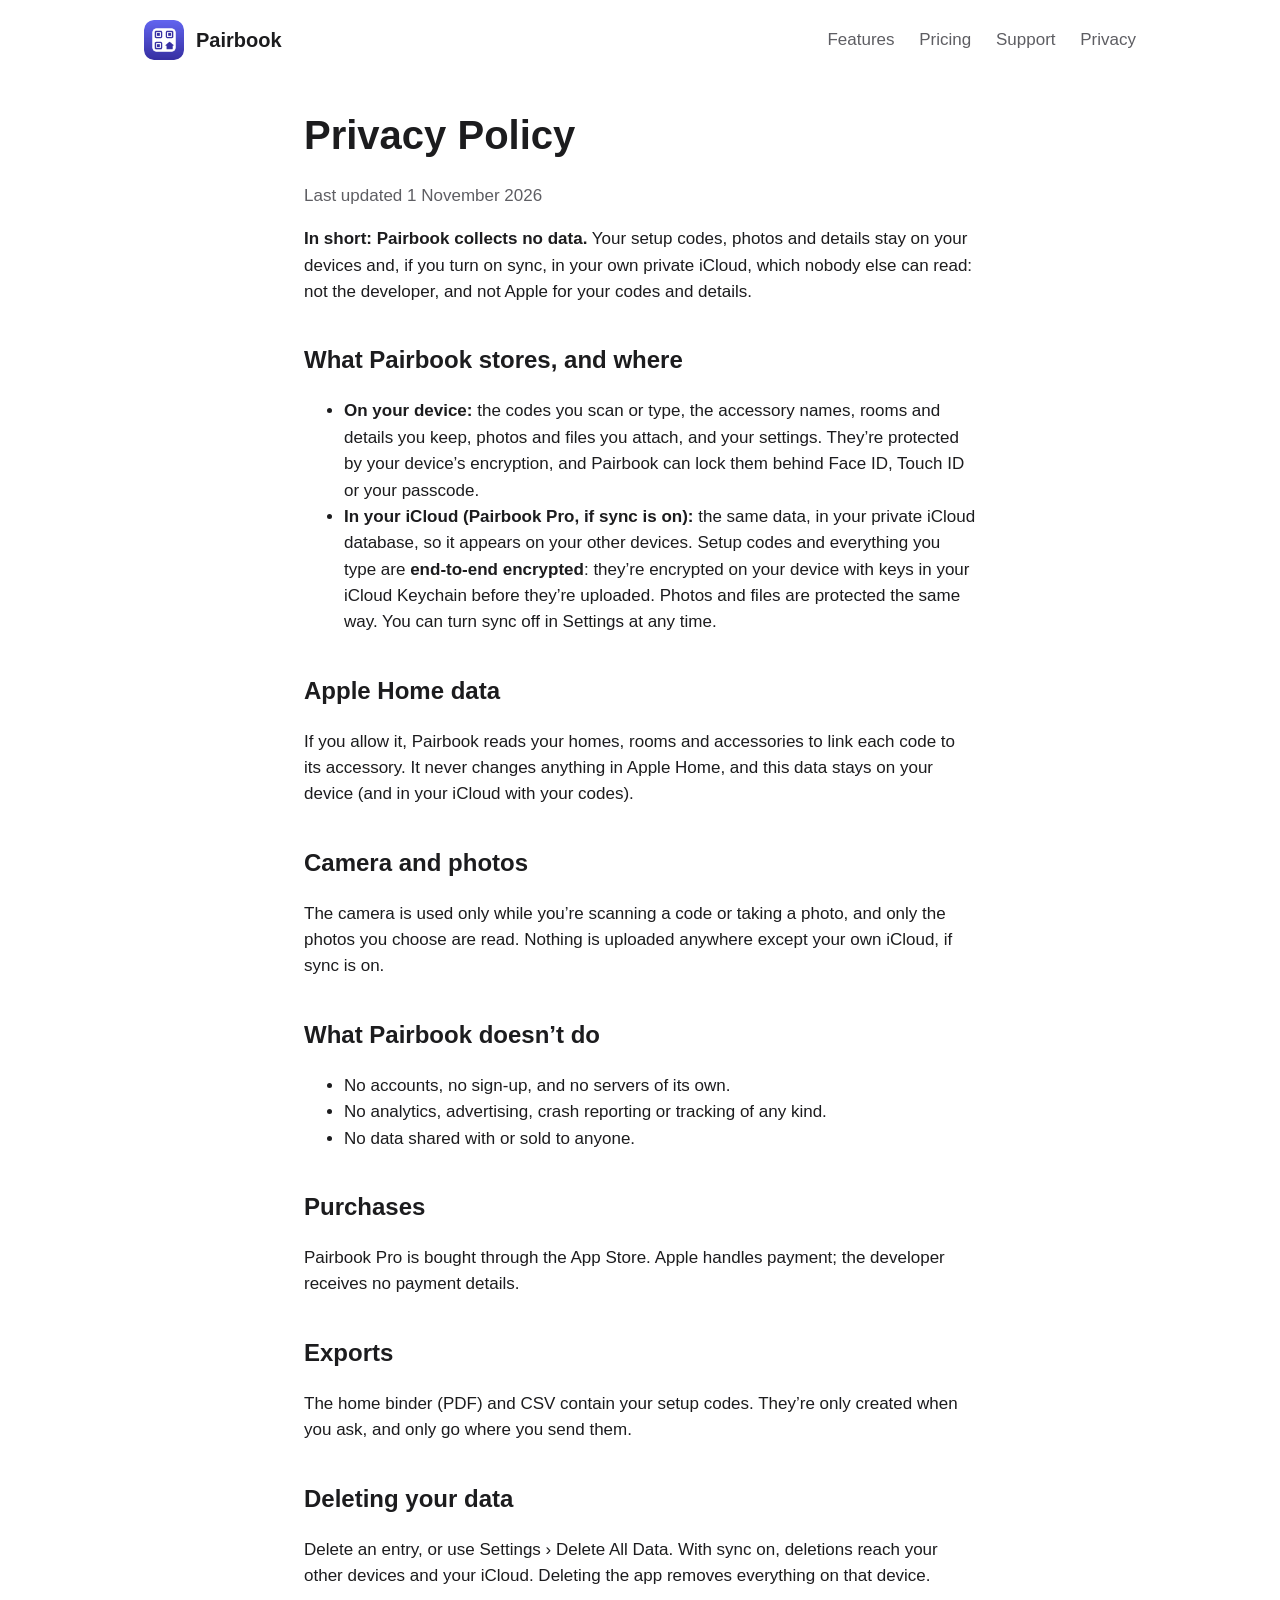
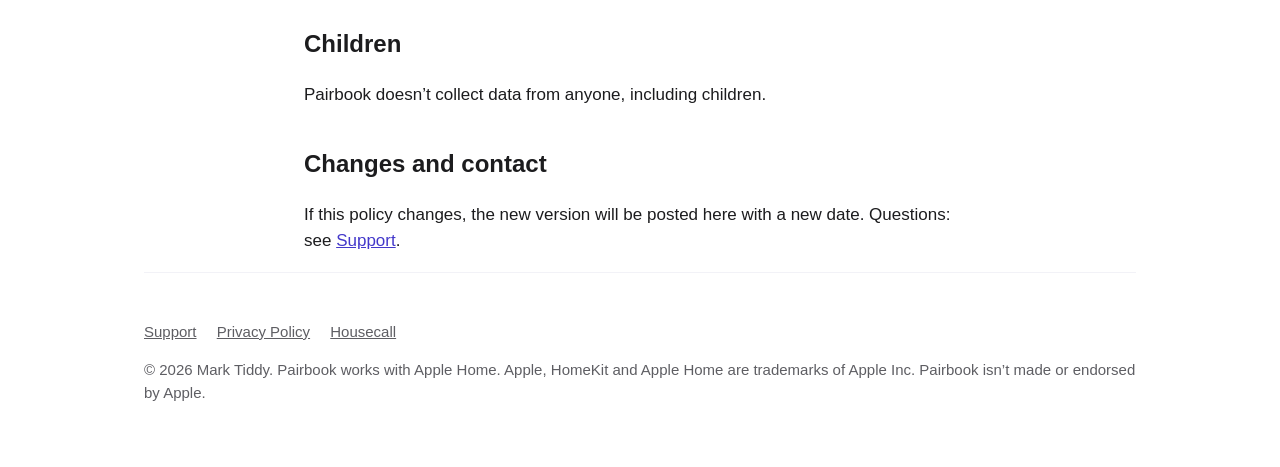
==== privacy.html @ 231cffd4 "Initial commit" ====
<!doctype html>
<html lang="en-GB">
<head>
  <meta charset="utf-8">
  <meta name="viewport" content="width=device-width, initial-scale=1">
  <link rel="stylesheet" href="style.css">
  <link rel="icon" href="images/favicon.png">
  <link rel="apple-touch-icon" href="images/apple-touch-icon.png">
  <title>Privacy Policy · Pairbook</title>
  <meta name="description" content="Pairbook collects no data. Your codes stay on your devices and in your own private iCloud.">
</head>
<body>
<a class="skip" href="#main">Skip to content</a>
<div class="wrap">
  <header class="site">
    <a class="brand" href="./"><img src="images/icon.png" alt="" width="40" height="40">Pairbook</a>
    <nav aria-label="Main">
      <a href="./#features">Features</a>
      <a href="./#pricing">Pricing</a>
      <a href="support.html">Support</a>
      <a href="privacy.html">Privacy</a>
    </nav>
  </header>
</div>
<main id="main">
  <div class="wrap prose">
    <h1>Privacy Policy</h1>
    <p class="updated">Last updated 1 November 2026</p>
    <p><strong>In short: Pairbook collects no data.</strong> Your setup codes, photos and details stay on your devices and, if you turn on sync, in your own private iCloud, which nobody else can read: not the developer, and not Apple for your codes and details.</p>

    <h2>What Pairbook stores, and where</h2>
    <ul>
      <li><strong>On your device:</strong> the codes you scan or type, the accessory names, rooms and details you keep, photos and files you attach, and your settings. They&rsquo;re protected by your device&rsquo;s encryption, and Pairbook can lock them behind Face ID, Touch ID or your passcode.</li>
      <li><strong>In your iCloud (Pairbook Pro, if sync is on):</strong> the same data, in your private iCloud database, so it appears on your other devices. Setup codes and everything you type are <strong>end-to-end encrypted</strong>: they&rsquo;re encrypted on your device with keys in your iCloud Keychain before they&rsquo;re uploaded. Photos and files are protected the same way. You can turn sync off in Settings at any time.</li>
    </ul>

    <h2>Apple Home data</h2>
    <p>If you allow it, Pairbook reads your homes, rooms and accessories to link each code to its accessory. It never changes anything in Apple Home, and this data stays on your device (and in your iCloud with your codes).</p>

    <h2>Camera and photos</h2>
    <p>The camera is used only while you&rsquo;re scanning a code or taking a photo, and only the photos you choose are read. Nothing is uploaded anywhere except your own iCloud, if sync is on.</p>

    <h2>What Pairbook doesn&rsquo;t do</h2>
    <ul>
      <li>No accounts, no sign-up, and no servers of its own.</li>
      <li>No analytics, advertising, crash reporting or tracking of any kind.</li>
      <li>No data shared with or sold to anyone.</li>
    </ul>

    <h2>Purchases</h2>
    <p>Pairbook Pro is bought through the App Store. Apple handles payment; the developer receives no payment details.</p>

    <h2>Exports</h2>
    <p>The home binder (PDF) and CSV contain your setup codes. They&rsquo;re only created when you ask, and only go where you send them.</p>

    <h2>Deleting your data</h2>
    <p>Delete an entry, or use Settings › Delete All Data. With sync on, deletions reach your other devices and your iCloud. Deleting the app removes everything on that device.</p>

    <h2>Children</h2>
    <p>Pairbook doesn&rsquo;t collect data from anyone, including children.</p>

    <h2>Changes and contact</h2>
    <p>If this policy changes, the new version will be posted here with a new date. Questions: see <a href="support.html">Support</a>.</p>
  </div>
</main>
<div class="wrap">
  <footer class="site">
    <p>
      <a href="support.html">Support</a>
      <a href="privacy.html">Privacy Policy</a>
      <a href="https://apps.apple.com/app/id6829226607">Housecall</a>
    </p>
    <p>© 2026 Mark Tiddy. Pairbook works with Apple Home. Apple, HomeKit and Apple Home are trademarks of Apple Inc. Pairbook isn&rsquo;t made or endorsed by Apple.</p>
  </footer>
</div>
</body>
</html>
---- style.css ----
/* Pairbook site. Indigo to match the app icon. Colours pass WCAG AA in light and dark. */
:root {
  --brand: #4338CA;
  --brand-soft: #EEF0FF;
  --text: #1C1C1E;
  --muted: #5E5E63;
  --bg: #FFFFFF;
  --card: #F2F2F7;
  --radius: 20px;
  color-scheme: light dark;
}
@media (prefers-color-scheme: dark) {
  :root {
    --brand: #A5B4FC;
    --brand-soft: #1E1B4B;
    --text: #F5F5F7;
    --muted: #AEAEB2;
    --bg: #000000;
    --card: #1C1C1E;
  }
}
* { box-sizing: border-box; }
body {
  margin: 0;
  font: 17px/1.55 -apple-system, BlinkMacSystemFont, "SF Pro Text", "Helvetica Neue", Arial, sans-serif;
  color: var(--text);
  background: var(--bg);
}
a { color: var(--brand); }
a:focus-visible, .button:focus-visible { outline: 3px solid var(--brand); outline-offset: 3px; }
.wrap { max-width: 1040px; margin: 0 auto; padding: 0 24px; }
header.site { display: flex; align-items: center; justify-content: space-between; padding: 20px 0; }
header.site .brand { display: flex; align-items: center; gap: 12px; font-weight: 700; font-size: 20px; color: var(--text); text-decoration: none; }
header.site .brand img { width: 40px; height: 40px; border-radius: 10px; }
header.site nav a { margin-left: 20px; text-decoration: none; color: var(--muted); font-weight: 500; }
header.site nav a:hover { color: var(--brand); }
.hero { display: grid; grid-template-columns: 1.1fr 0.9fr; gap: 48px; align-items: center; padding: 48px 0 64px; }
.hero h1 { font-size: clamp(36px, 6vw, 56px); line-height: 1.08; margin: 0 0 16px; letter-spacing: -0.02em; }
.hero p.lead { font-size: 21px; color: var(--muted); margin: 0 0 28px; }
.hero img.phone { width: 100%; max-width: 340px; justify-self: center; border-radius: 36px; box-shadow: 0 20px 60px rgba(67, 56, 202, 0.25); }
.button {
  display: inline-block; padding: 14px 26px; border-radius: 999px; font-weight: 600; text-decoration: none;
  background: #4338CA; color: #FFFFFF;
}
.button.secondary { background: var(--brand-soft); color: var(--brand); margin-left: 8px; }
.note { font-size: 14px; color: var(--muted); margin-top: 12px; }
section { padding: 56px 0; }
section h2 { font-size: clamp(28px, 4vw, 38px); margin: 0 0 12px; letter-spacing: -0.01em; }
section p.intro { color: var(--muted); font-size: 19px; max-width: 680px; margin: 0 0 32px; }
.grid { display: grid; grid-template-columns: repeat(auto-fit, minmax(240px, 1fr)); gap: 20px; }
.card { background: var(--card); border-radius: var(--radius); padding: 24px; }
.card h3 { margin: 0 0 8px; font-size: 19px; }
.card p { margin: 0; color: var(--muted); }
.card .icon { font-size: 28px; margin-bottom: 8px; display: block; }
.shots { display: grid; grid-template-columns: repeat(auto-fit, minmax(200px, 1fr)); gap: 20px; }
.shots figure { margin: 0; }
.shots img { width: 100%; border-radius: 28px; display: block; }
.shots figcaption { text-align: center; color: var(--muted); font-size: 15px; margin-top: 10px; }
.pricing { display: grid; grid-template-columns: 1fr 1fr; gap: 20px; }
.pricing .card.pro { outline: 2px solid var(--brand); }
.pricing ul { padding-left: 20px; margin: 12px 0 0; color: var(--muted); }
.prose { max-width: 720px; }
.prose h1 { font-size: 40px; margin: 24px 0 8px; }
.prose h2 { font-size: 24px; margin-top: 36px; }
.prose .updated { color: var(--muted); }
details { background: var(--card); border-radius: 14px; padding: 16px 20px; margin-bottom: 12px; }
details summary { font-weight: 600; cursor: pointer; }
details p, details ol, details ul { color: var(--muted); }
footer.site { border-top: 1px solid var(--card); padding: 32px 0 48px; color: var(--muted); font-size: 15px; }
footer.site a { color: var(--muted); margin-right: 16px; }
.skip { position: absolute; left: -999px; }
.skip:focus { left: 16px; top: 16px; background: var(--bg); padding: 8px 12px; z-index: 10; }
@media (max-width: 760px) {
  .hero { grid-template-columns: 1fr; padding-top: 16px; }
  .hero img.phone { max-width: 260px; }
  .pricing { grid-template-columns: 1fr; }
  header.site nav a { margin-left: 12px; font-size: 15px; }
}
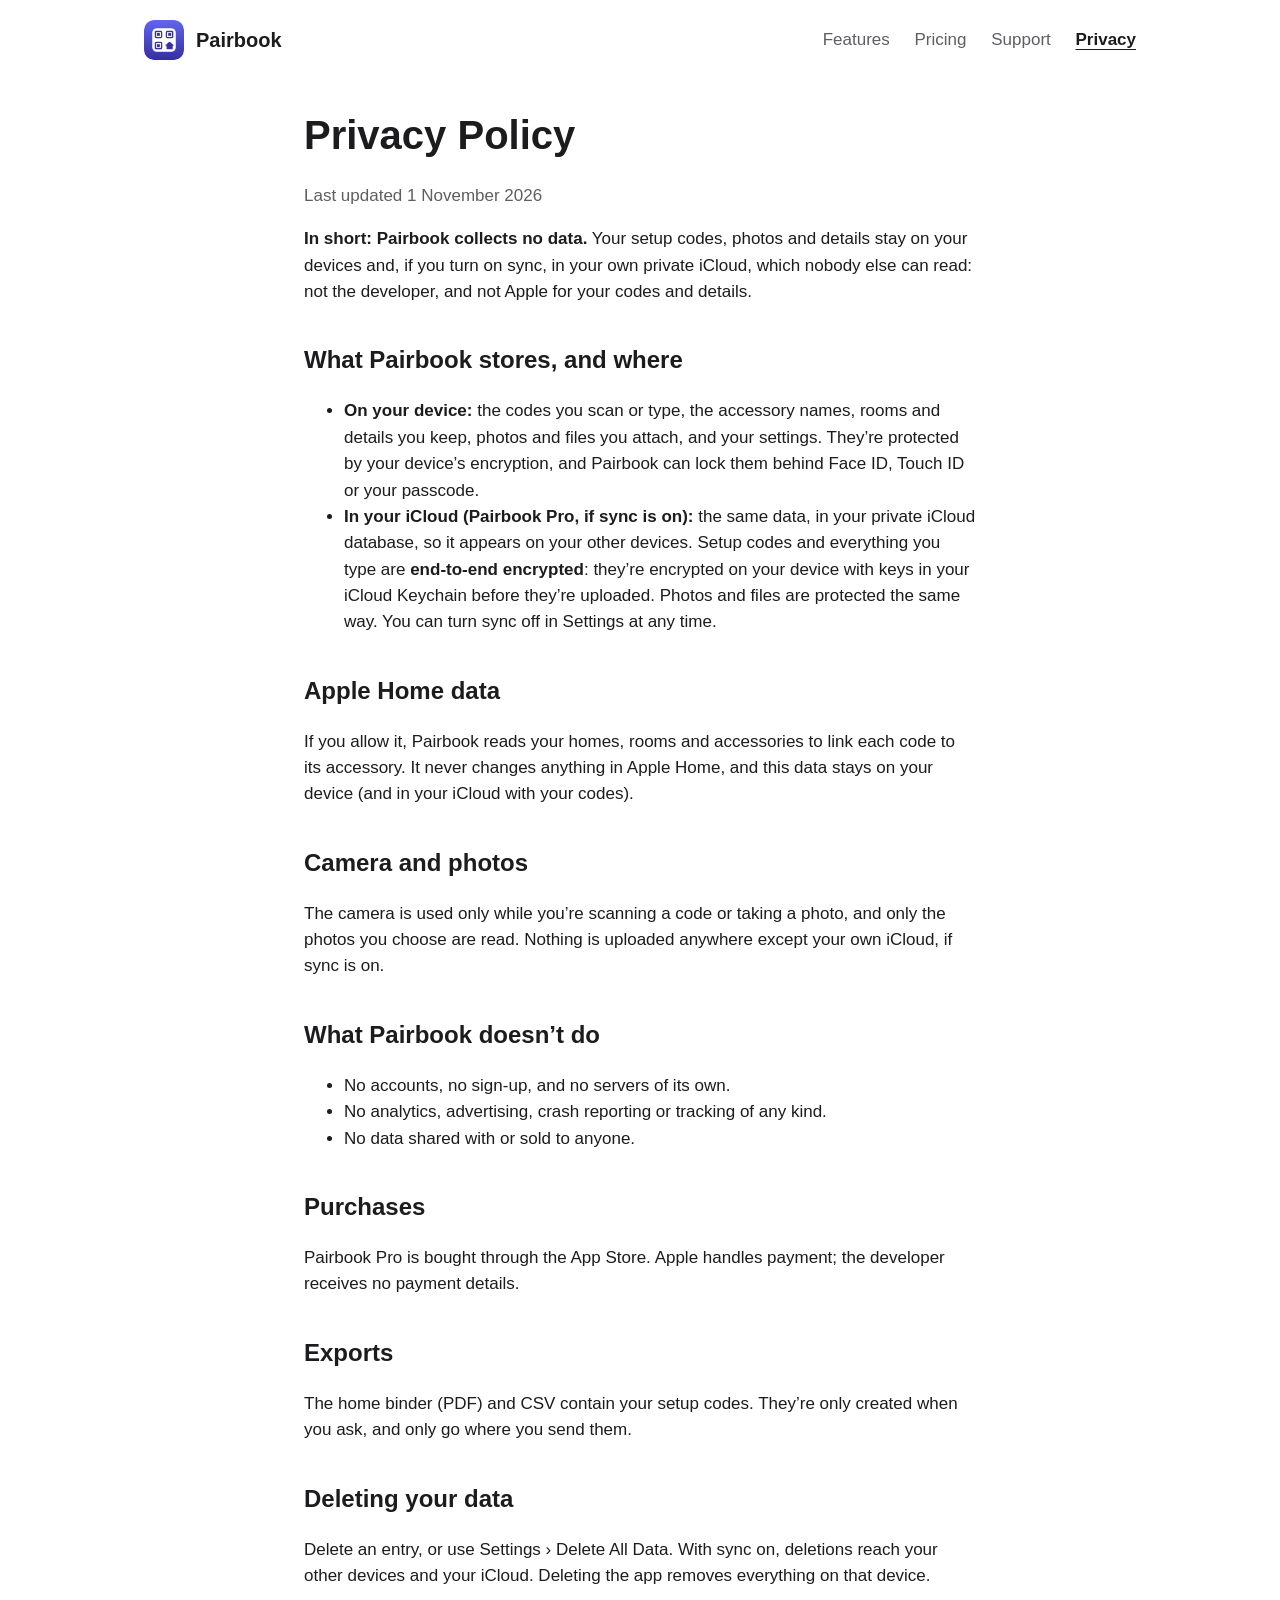
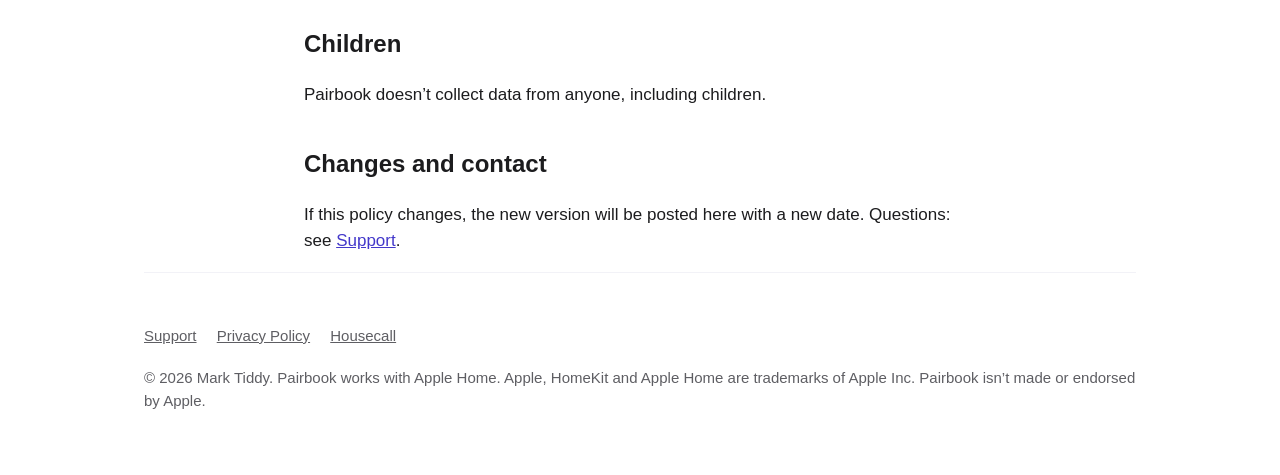
==== commit 88b3790e: "Styling fixes" ====
--- a/privacy.html
+++ b/privacy.html
@@ -1,4 +1,4 @@
-<!doctype html>
+<!DOCTYPE html>
 <html lang="en-GB">
 <head>
   <meta charset="utf-8">
@@ -18,7 +18,7 @@
       <a href="./#features">Features</a>
       <a href="./#pricing">Pricing</a>
       <a href="support.html">Support</a>
-      <a href="privacy.html">Privacy</a>
+      <a href="privacy.html" aria-current="page">Privacy</a>
     </nav>
   </header>
 </div>
--- a/style.css
+++ b/style.css
@@ -1,7 +1,12 @@
 /* Pairbook site. Indigo to match the app icon. Colours pass WCAG AA in light and dark. */
 :root {
   --brand: #4338CA;
+  --brand-hover: #3730A3;
   --brand-soft: #EEF0FF;
+  --brand-soft-hover: #E0E3FF;
+  --button-bg: #4338CA;
+  --button-bg-hover: #3730A3;
+  --button-text: #FFFFFF;
   --text: #1C1C1E;
   --muted: #5E5E63;
   --bg: #FFFFFF;
@@ -12,7 +17,12 @@
 @media (prefers-color-scheme: dark) {
   :root {
     --brand: #A5B4FC;
+    --brand-hover: #C7D2FE;
     --brand-soft: #1E1B4B;
+    --brand-soft-hover: #312E81;
+    --button-bg: #A5B4FC;
+    --button-bg-hover: #C7D2FE;
+    --button-text: #1C1C1E;
     --text: #F5F5F7;
     --muted: #AEAEB2;
     --bg: #000000;
@@ -27,22 +37,28 @@
   background: var(--bg);
 }
 a { color: var(--brand); }
-a:focus-visible, .button:focus-visible { outline: 3px solid var(--brand); outline-offset: 3px; }
+a:not(.button):hover { color: var(--brand-hover); text-decoration-thickness: 2px; text-underline-offset: 3px; }
+a:focus-visible, .button:focus-visible, details summary:focus-visible { outline: 3px solid var(--brand); outline-offset: 3px; }
 .wrap { max-width: 1040px; margin: 0 auto; padding: 0 24px; }
 header.site { display: flex; align-items: center; justify-content: space-between; padding: 20px 0; }
 header.site .brand { display: flex; align-items: center; gap: 12px; font-weight: 700; font-size: 20px; color: var(--text); text-decoration: none; }
+header.site .brand:hover { color: var(--brand-hover); }
 header.site .brand img { width: 40px; height: 40px; border-radius: 10px; }
-header.site nav a { margin-left: 20px; text-decoration: none; color: var(--muted); font-weight: 500; }
-header.site nav a:hover { color: var(--brand); }
+header.site nav a { display: inline-flex; align-items: center; min-height: 24px; margin-left: 20px; padding: 4px 0; text-decoration: none; color: var(--muted); font-weight: 500; }
+header.site nav a:hover { color: var(--brand-hover); text-decoration: underline; }
+header.site nav a[aria-current="page"] { color: var(--text); font-weight: 700; text-decoration: underline; text-underline-offset: 4px; }
+header.site nav a[aria-current="page"]:hover { color: var(--brand-hover); }
 .hero { display: grid; grid-template-columns: 1.1fr 0.9fr; gap: 48px; align-items: center; padding: 48px 0 64px; }
 .hero h1 { font-size: clamp(36px, 6vw, 56px); line-height: 1.08; margin: 0 0 16px; letter-spacing: -0.02em; }
 .hero p.lead { font-size: 21px; color: var(--muted); margin: 0 0 28px; }
-.hero img.phone { width: 100%; max-width: 340px; justify-self: center; border-radius: 36px; box-shadow: 0 20px 60px rgba(67, 56, 202, 0.25); }
+.hero img.phone { width: 100%; height: auto; max-width: 340px; justify-self: center; border-radius: 36px; box-shadow: 0 20px 60px rgba(67, 56, 202, 0.25); }
 .button {
-  display: inline-block; padding: 14px 26px; border-radius: 999px; font-weight: 600; text-decoration: none;
-  background: #4338CA; color: #FFFFFF;
+  display: inline-block; padding: 12px 24px; border: 2px solid transparent; border-radius: 999px; font-weight: 600; text-decoration: none;
+  background: var(--button-bg); color: var(--button-text);
 }
-.button.secondary { background: var(--brand-soft); color: var(--brand); margin-left: 8px; }
+.button:hover { background: var(--button-bg-hover); }
+.button.secondary { background: var(--brand-soft); border-color: var(--brand); color: var(--brand); margin-left: 8px; }
+.button.secondary:hover { background: var(--brand-soft-hover); }
 .note { font-size: 14px; color: var(--muted); margin-top: 12px; }
 section { padding: 56px 0; }
 section h2 { font-size: clamp(28px, 4vw, 38px); margin: 0 0 12px; letter-spacing: -0.01em; }
@@ -54,7 +70,7 @@
 .card .icon { font-size: 28px; margin-bottom: 8px; display: block; }
 .shots { display: grid; grid-template-columns: repeat(auto-fit, minmax(200px, 1fr)); gap: 20px; }
 .shots figure { margin: 0; }
-.shots img { width: 100%; border-radius: 28px; display: block; }
+.shots img { width: 100%; height: auto; border-radius: 28px; display: block; }
 .shots figcaption { text-align: center; color: var(--muted); font-size: 15px; margin-top: 10px; }
 .pricing { display: grid; grid-template-columns: 1fr 1fr; gap: 20px; }
 .pricing .card.pro { outline: 2px solid var(--brand); }
@@ -64,10 +80,12 @@
 .prose h2 { font-size: 24px; margin-top: 36px; }
 .prose .updated { color: var(--muted); }
 details { background: var(--card); border-radius: 14px; padding: 16px 20px; margin-bottom: 12px; }
-details summary { font-weight: 600; cursor: pointer; }
+details summary { font-weight: 600; cursor: pointer; border-radius: 6px; }
+details summary:hover { color: var(--brand-hover); text-decoration: underline; text-underline-offset: 3px; }
 details p, details ol, details ul { color: var(--muted); }
 footer.site { border-top: 1px solid var(--card); padding: 32px 0 48px; color: var(--muted); font-size: 15px; }
-footer.site a { color: var(--muted); margin-right: 16px; }
+footer.site a { display: inline-block; min-height: 24px; padding: 4px 0; color: var(--muted); margin-right: 16px; }
+footer.site a:hover { color: var(--brand-hover); }
 .skip { position: absolute; left: -999px; }
 .skip:focus { left: 16px; top: 16px; background: var(--bg); padding: 8px 12px; z-index: 10; }
 @media (max-width: 760px) {
